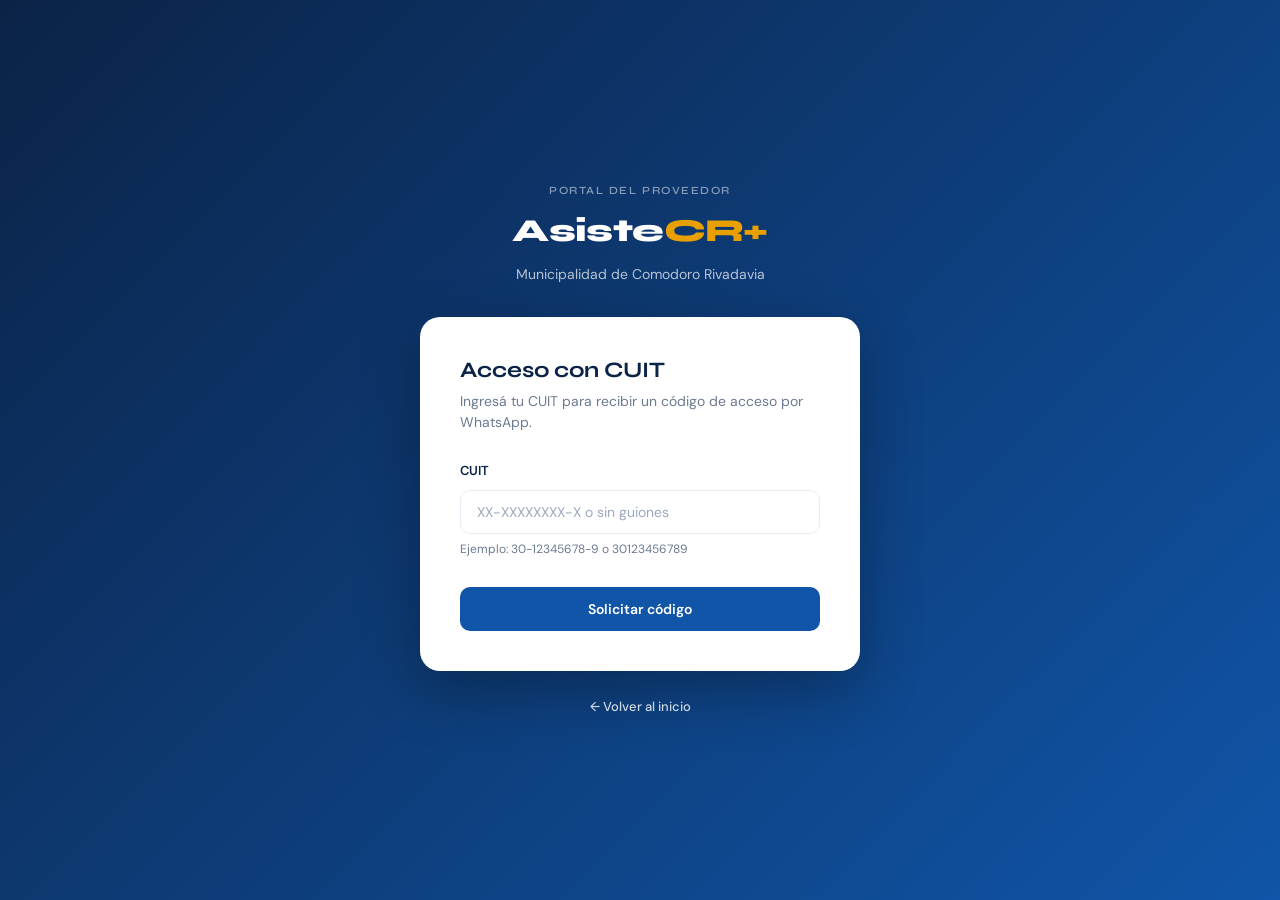
==== login.html @ 7dbd36a9 "agrego implementacion de logueo y envio de whatsapp via twilio" ====
<!DOCTYPE html>
<html lang="es-AR">
<head>
    <meta charset="UTF-8">
    <meta name="viewport" content="width=device-width, initial-scale=1.0">
    <title>Acceso Proveedores - AsisteCR+</title>

    <!-- Google Fonts -->
    <link rel="preconnect" href="https://fonts.googleapis.com">
    <link rel="preconnect" href="https://fonts.gstatic.com" crossorigin>
    <link href="https://fonts.googleapis.com/css2?family=Syne:wght@600;700;800&family=DM+Sans:wght@400;500;600&display=swap" rel="stylesheet">

    <!-- Sistema de diseño compartido -->
    <link rel="stylesheet" href="components.css">

    <style>
        /* ═══════════════════════════════════════════════════════════════
           LOGIN PAGE - LAYOUT CENTRADO
           ═══════════════════════════════════════════════════════════════ */
        body {
            display: flex;
            min-height: 100vh;
            background: linear-gradient(135deg, var(--navy) 0%, var(--blue) 100%);
            align-items: center;
            justify-content: center;
            padding: 20px;
        }

        /* ═══════════════════════════════════════════════════════════════
           CONTAINER PRINCIPAL
           ═══════════════════════════════════════════════════════════════ */
        .login-container {
            width: 100%;
            max-width: 440px;
        }

        /* Logo y branding */
        .login-brand {
            text-align: center;
            margin-bottom: 32px;
        }

        .login-brand .brand-label {
            font-family: 'Syne', sans-serif;
            font-size: 11px;
            font-weight: 600;
            color: rgba(255,255,255,.5);
            text-transform: uppercase;
            letter-spacing: 0.14em;
            margin-bottom: 6px;
        }

        .login-brand .brand-name {
            font-family: 'Syne', sans-serif;
            font-size: 32px;
            font-weight: 800;
            color: var(--white);
            letter-spacing: -0.02em;
        }

        .login-brand .brand-name span {
            color: var(--gold);
        }

        .login-brand .brand-subtitle {
            font-size: 14px;
            color: rgba(255,255,255,.7);
            margin-top: 6px;
        }

        /* Card principal */
        .login-card {
            background: var(--white);
            border-radius: var(--radius-xl);
            box-shadow: 0 20px 60px rgba(0,0,0,.3);
            padding: 40px;
        }

        .login-card h2 {
            font-family: 'Syne', sans-serif;
            font-size: 22px;
            font-weight: 700;
            color: var(--navy);
            margin-bottom: 8px;
        }

        .login-card p {
            font-size: 14px;
            color: var(--gray-4);
            margin-bottom: 28px;
            line-height: 1.5;
        }

        /* ═══════════════════════════════════════════════════════════════
           FORMULARIOS
           ═══════════════════════════════════════════════════════════════ */
        .form-group {
            margin-bottom: 20px;
        }

        .form-label {
            display: block;
            font-size: 13px;
            font-weight: 600;
            color: var(--navy);
            margin-bottom: 8px;
        }

        .form-input {
            width: 100%;
            padding: 12px 16px;
            border: 1.5px solid var(--gray-2);
            border-radius: var(--radius);
            font-family: 'DM Sans', sans-serif;
            font-size: 14px;
            color: var(--text);
            transition: all 0.2s;
            background: var(--white);
        }

        .form-input:focus {
            outline: none;
            border-color: var(--sky);
            box-shadow: 0 0 0 3px rgba(34,120,212,.1);
        }

        .form-input::placeholder {
            color: var(--gray-3);
        }

        .form-input.error {
            border-color: var(--red);
        }

        .form-input.error:focus {
            box-shadow: 0 0 0 3px rgba(192,48,42,.1);
        }

        /* Input especial para OTP (mono font) */
        .form-input.otp-input {
            font-family: 'Courier New', monospace;
            font-size: 20px;
            font-weight: 700;
            letter-spacing: 0.3em;
            text-align: center;
            text-transform: uppercase;
        }

        .form-hint {
            font-size: 12px;
            color: var(--gray-4);
            margin-top: 6px;
        }

        /* Botón submit */
        .btn-submit {
            width: 100%;
            padding: 13px 24px;
            background: var(--blue);
            color: var(--white);
            border: none;
            border-radius: var(--radius);
            font-family: 'DM Sans', sans-serif;
            font-size: 14px;
            font-weight: 600;
            cursor: pointer;
            transition: all 0.2s;
            margin-top: 8px;
        }

        .btn-submit:hover:not(:disabled) {
            background: var(--sky);
            transform: translateY(-1px);
            box-shadow: var(--shadow-md);
        }

        .btn-submit:disabled {
            background: var(--gray-3);
            cursor: not-allowed;
            opacity: 0.6;
        }

        .btn-submit .spinner {
            display: inline-block;
            width: 14px;
            height: 14px;
            border: 2px solid rgba(255,255,255,.3);
            border-top-color: #fff;
            border-radius: 50%;
            animation: spin 0.6s linear infinite;
            margin-right: 8px;
            vertical-align: middle;
        }

        @keyframes spin {
            to { transform: rotate(360deg); }
        }

        /* Botón secundario */
        .btn-back {
            width: 100%;
            padding: 10px 20px;
            background: transparent;
            color: var(--gray-4);
            border: 1.5px solid var(--gray-2);
            border-radius: var(--radius);
            font-family: 'DM Sans', sans-serif;
            font-size: 13px;
            font-weight: 500;
            cursor: pointer;
            transition: all 0.2s;
            margin-top: 12px;
        }

        .btn-back:hover {
            border-color: var(--blue);
            color: var(--blue);
        }

        /* ═══════════════════════════════════════════════════════════════
           ALERTAS
           ═══════════════════════════════════════════════════════════════ */
        .alert {
            padding: 12px 16px;
            border-radius: var(--radius);
            font-size: 13px;
            margin-bottom: 20px;
            display: none;
            align-items: flex-start;
            gap: 10px;
        }

        .alert.show {
            display: flex;
        }

        .alert-error {
            background: #FDE8E8;
            border: 1px solid rgba(192,48,42,.25);
            color: var(--red);
        }

        .alert-success {
            background: var(--green-l);
            border: 1px solid rgba(15,122,69,.25);
            color: var(--green);
        }

        .alert-icon {
            font-size: 16px;
            flex-shrink: 0;
            margin-top: 1px;
        }

        .alert-content {
            flex: 1;
        }

        .alert-title {
            font-weight: 600;
            margin-bottom: 2px;
        }

        .alert-text {
            font-size: 12px;
            opacity: 0.9;
        }

        /* ═══════════════════════════════════════════════════════════════
           ESTADOS DE PANTALLA
           ═══════════════════════════════════════════════════════════════ */
        .screen {
            display: none;
        }

        .screen.active {
            display: block;
        }

        /* Success state */
        .success-icon {
            width: 64px;
            height: 64px;
            background: var(--green-l);
            border-radius: 50%;
            display: flex;
            align-items: center;
            justify-content: center;
            font-size: 32px;
            margin: 0 auto 20px;
            color: var(--green);
        }

        /* Footer */
        .login-footer {
            text-align: center;
            margin-top: 24px;
        }

        .login-footer a {
            color: rgba(255,255,255,.8);
            text-decoration: none;
            font-size: 13px;
            font-weight: 500;
            transition: color 0.2s;
        }

        .login-footer a:hover {
            color: var(--white);
        }

        /* Resent code link */
        .resend-link {
            text-align: center;
            margin-top: 16px;
            font-size: 13px;
            color: var(--gray-4);
        }

        .resend-link button {
            background: none;
            border: none;
            color: var(--blue);
            font-weight: 600;
            cursor: pointer;
            text-decoration: underline;
            padding: 0;
            font-size: 13px;
        }

        .resend-link button:hover {
            color: var(--sky);
        }

        .resend-link button:disabled {
            color: var(--gray-3);
            cursor: not-allowed;
            text-decoration: none;
        }

        /* ═══════════════════════════════════════════════════════════════
           RESPONSIVE
           ═══════════════════════════════════════════════════════════════ */
        @media (max-width: 480px) {
            .login-card {
                padding: 28px 24px;
            }

            .login-brand .brand-name {
                font-size: 26px;
            }
        }
    </style>
</head>
<body>
    <div class="login-container">
        <!-- Branding -->
        <div class="login-brand">
            <div class="brand-label">Portal del Proveedor</div>
            <div class="brand-name">Asiste<span>CR+</span></div>
            <div class="brand-subtitle">Municipalidad de Comodoro Rivadavia</div>
        </div>

        <!-- Card principal -->
        <div class="login-card">
            <!-- ═══════════════════════════════════════════════════════════════
                 PANTALLA 1: Solicitar código OTP
                 ═══════════════════════════════════════════════════════════════ -->
            <div id="screen-request" class="screen active">
                <h2>Acceso con CUIT</h2>
                <p>Ingresá tu CUIT para recibir un código de acceso por WhatsApp.</p>

                <!-- Alert de errores -->
                <div id="alert-request" class="alert alert-error">
                    <span class="alert-icon">⚠️</span>
                    <div class="alert-content">
                        <div class="alert-title">Error</div>
                        <div class="alert-text" id="alert-request-text"></div>
                    </div>
                </div>

                <form id="form-request-code" onsubmit="return false;">
                    <div class="form-group">
                        <label class="form-label" for="input-cuit">CUIT</label>
                        <input
                            type="text"
                            id="input-cuit"
                            class="form-input"
                            placeholder="XX-XXXXXXXX-X o sin guiones"
                            maxlength="13"
                            required
                        >
                        <div class="form-hint">Ejemplo: 30-12345678-9 o 30123456789</div>
                    </div>

                    <button type="submit" id="btn-request" class="btn-submit">
                        Solicitar código
                    </button>
                </form>
            </div>

            <!-- ═══════════════════════════════════════════════════════════════
                 PANTALLA 2: Ingresar código OTP
                 ═══════════════════════════════════════════════════════════════ -->
            <div id="screen-verify" class="screen">
                <h2>Verificar código</h2>
                <p>Te enviamos un código de 6 caracteres a tu WhatsApp <strong id="whatsapp-masked"></strong>.</p>

                <!-- Alert de errores -->
                <div id="alert-verify" class="alert alert-error">
                    <span class="alert-icon">⚠️</span>
                    <div class="alert-content">
                        <div class="alert-title">Código inválido</div>
                        <div class="alert-text" id="alert-verify-text"></div>
                    </div>
                </div>

                <!-- Alert de éxito (código enviado) -->
                <div id="alert-sent" class="alert alert-success show">
                    <span class="alert-icon">✓</span>
                    <div class="alert-content">
                        <div class="alert-title">Código enviado</div>
                        <div class="alert-text">Revisá tu WhatsApp. El código es válido por 30 minutos.</div>
                    </div>
                </div>

                <form id="form-verify-code" onsubmit="return false;">
                    <div class="form-group">
                        <label class="form-label" for="input-otp">Código OTP</label>
                        <input
                            type="text"
                            id="input-otp"
                            class="form-input otp-input"
                            placeholder="K7M2N9"
                            maxlength="6"
                            required
                            autocomplete="off"
                        >
                        <div class="form-hint">Ingresá el código que recibiste por WhatsApp</div>
                    </div>

                    <button type="submit" id="btn-verify" class="btn-submit">
                        Verificar e ingresar
                    </button>

                    <button type="button" id="btn-back" class="btn-back">
                        ← Volver atrás
                    </button>
                </form>

                <!-- Reenviar código -->
                <div class="resend-link">
                    ¿No recibiste el código?
                    <button id="btn-resend" disabled>Reenviar</button>
                    <span id="resend-timer"></span>
                </div>
            </div>

            <!-- ═══════════════════════════════════════════════════════════════
                 PANTALLA 3: Éxito (redireccionando)
                 ═══════════════════════════════════════════════════════════════ -->
            <div id="screen-success" class="screen">
                <div class="success-icon">✓</div>
                <h2 style="text-align: center;">¡Bienvenido!</h2>
                <p style="text-align: center;">Acceso exitoso. Redireccionando al portal...</p>
            </div>
        </div>

        <!-- Footer -->
        <div class="login-footer">
            <a href="index.html">← Volver al inicio</a>
        </div>
    </div>

    <!-- ═══════════════════════════════════════════════════════════════
         JAVASCRIPT - Lógica de autenticación
         ═══════════════════════════════════════════════════════════════ -->
    <script>
        // ══════════════════════════════════════════════════════════════
        // CONFIGURACIÓN
        // ══════════════════════════════════════════════════════════════
        const API_URL = 'https://chatbot-ai-o0qw.onrender.com'; // Cambiar en producción

        // Estado global
        let currentCuit = '';
        let resendTimer = null;
        let resendCountdown = 60; // segundos hasta poder reenviar

        // ══════════════════════════════════════════════════════════════
        // HELPERS
        // ══════════════════════════════════════════════════════════════
        function showScreen(screenId) {
            document.querySelectorAll('.screen').forEach(s => s.classList.remove('active'));
            document.getElementById('screen-' + screenId).classList.add('active');
        }

        function showAlert(alertId, message) {
            const alert = document.getElementById(alertId);
            const textEl = document.getElementById(alertId + '-text');
            if (textEl) textEl.textContent = message;
            alert.classList.add('show');
        }

        function hideAlert(alertId) {
            const alert = document.getElementById(alertId);
            alert.classList.remove('show');
        }

        function setLoading(buttonId, loading) {
            const btn = document.getElementById(buttonId);
            if (loading) {
                btn.disabled = true;
                const originalText = btn.textContent;
                btn.dataset.originalText = originalText;
                btn.innerHTML = '<span class="spinner"></span>' + originalText;
            } else {
                btn.disabled = false;
                btn.textContent = btn.dataset.originalText || btn.textContent.replace(/^.*?\s/, '');
            }
        }

        function normalizeCuit(cuit) {
            return cuit.replace(/[-\s]/g, '').trim();
        }

        // ══════════════════════════════════════════════════════════════
        // TIMER DE REENVÍO
        // ══════════════════════════════════════════════════════════════
        function startResendTimer() {
            resendCountdown = 60;
            const btnResend = document.getElementById('btn-resend');
            const timerEl = document.getElementById('resend-timer');

            btnResend.disabled = true;

            resendTimer = setInterval(() => {
                resendCountdown--;
                timerEl.textContent = `(${resendCountdown}s)`;

                if (resendCountdown <= 0) {
                    clearInterval(resendTimer);
                    btnResend.disabled = false;
                    timerEl.textContent = '';
                }
            }, 1000);
        }

        // ══════════════════════════════════════════════════════════════
        // PANTALLA 1: Solicitar código
        // ══════════════════════════════════════════════════════════════
        document.getElementById('form-request-code').addEventListener('submit', async (e) => {
            e.preventDefault();

            const cuitInput = document.getElementById('input-cuit');
            const cuit = cuitInput.value.trim();

            // Validación básica
            if (!cuit) {
                showAlert('alert-request', 'Por favor ingresá tu CUIT.');
                cuitInput.classList.add('error');
                return;
            }

            const cuitNormalized = normalizeCuit(cuit);
            if (cuitNormalized.length !== 11) {
                showAlert('alert-request', 'El CUIT debe tener 11 dígitos.');
                cuitInput.classList.add('error');
                return;
            }

            // Limpiar errores previos
            hideAlert('alert-request');
            cuitInput.classList.remove('error');

            // Guardar CUIT en estado global
            currentCuit = cuit;

            // Llamar al backend
            setLoading('btn-request', true);

            try {
                const response = await fetch(`${API_URL}/auth/request-code`, {
                    method: 'POST',
                    headers: {
                        'Content-Type': 'application/json'
                    },
                    body: JSON.stringify({ cuit })
                });

                const data = await response.json();

                if (!response.ok) {
                    throw new Error(data.detail || 'Error al solicitar código');
                }

                // Éxito: mostrar pantalla de verificación
                document.getElementById('whatsapp-masked').textContent = data.whatsapp || '****';
                showScreen('verify');
                startResendTimer();

            } catch (error) {
                console.error('Error requesting OTP:', error);
                showAlert('alert-request', error.message || 'Error al conectar con el servidor. Intente nuevamente.');
            } finally {
                setLoading('btn-request', false);
            }
        });

        // ══════════════════════════════════════════════════════════════
        // PANTALLA 2: Verificar código
        // ══════════════════════════════════════════════════════════════
        document.getElementById('form-verify-code').addEventListener('submit', async (e) => {
            e.preventDefault();

            const otpInput = document.getElementById('input-otp');
            const otp = otpInput.value.trim().toUpperCase();

            // Validación básica
            if (!otp || otp.length !== 6) {
                showAlert('alert-verify', 'El código debe tener 6 caracteres.');
                otpInput.classList.add('error');
                return;
            }

            // Limpiar errores previos
            hideAlert('alert-verify');
            otpInput.classList.remove('error');

            // Llamar al backend
            setLoading('btn-verify', true);

            try {
                const response = await fetch(`${API_URL}/auth/verify`, {
                    method: 'POST',
                    headers: {
                        'Content-Type': 'application/json'
                    },
                    body: JSON.stringify({
                        cuit: currentCuit,
                        code: otp
                    })
                });

                const data = await response.json();

                if (!response.ok) {
                    throw new Error(data.detail || 'Código inválido');
                }

                // Éxito: guardar JWT y datos del proveedor
                sessionStorage.setItem('jwt_token', data.token);
                sessionStorage.setItem('proveedor_data', JSON.stringify(data.proveedor));

                // Mostrar pantalla de éxito
                showScreen('success');

                // Redirigir al portal después de 1.5 segundos
                setTimeout(() => {
                    window.location.href = 'portal.html';
                }, 1500);

            } catch (error) {
                console.error('Error verifying OTP:', error);
                showAlert('alert-verify', error.message || 'Código inválido o expirado. Intentá nuevamente.');
                otpInput.classList.add('error');
                otpInput.value = '';
                otpInput.focus();
            } finally {
                setLoading('btn-verify', false);
            }
        });

        // ══════════════════════════════════════════════════════════════
        // BOTÓN VOLVER ATRÁS
        // ══════════════════════════════════════════════════════════════
        document.getElementById('btn-back').addEventListener('click', () => {
            // Limpiar formularios y alertas
            document.getElementById('input-otp').value = '';
            hideAlert('alert-verify');
            hideAlert('alert-sent');

            // Detener timer de reenvío
            if (resendTimer) {
                clearInterval(resendTimer);
            }

            // Volver a pantalla 1
            showScreen('request');
        });

        // ══════════════════════════════════════════════════════════════
        // REENVIAR CÓDIGO
        // ══════════════════════════════════════════════════════════════
        document.getElementById('btn-resend').addEventListener('click', async () => {
            const btnResend = document.getElementById('btn-resend');
            btnResend.disabled = true;

            try {
                const response = await fetch(`${API_URL}/auth/request-code`, {
                    method: 'POST',
                    headers: {
                        'Content-Type': 'application/json'
                    },
                    body: JSON.stringify({ cuit: currentCuit })
                });

                const data = await response.json();

                if (!response.ok) {
                    throw new Error(data.detail || 'Error al reenviar código');
                }

                // Mostrar alerta de éxito
                hideAlert('alert-verify');
                showAlert('alert-sent', 'Código reenviado exitosamente.');

                // Reiniciar timer
                startResendTimer();

            } catch (error) {
                console.error('Error resending OTP:', error);
                showAlert('alert-verify', 'Error al reenviar código. Intente nuevamente.');
                btnResend.disabled = false;
            }
        });

        // ══════════════════════════════════════════════════════════════
        // FORMATEO AUTOMÁTICO DE CUIT (opcional)
        // ══════════════════════════════════════════════════════════════
        document.getElementById('input-cuit').addEventListener('input', (e) => {
            // Remover clases de error al escribir
            e.target.classList.remove('error');
            hideAlert('alert-request');
        });

        document.getElementById('input-otp').addEventListener('input', (e) => {
            // Convertir a mayúsculas automáticamente
            e.target.value = e.target.value.toUpperCase();

            // Remover clases de error al escribir
            e.target.classList.remove('error');
            hideAlert('alert-verify');
        });

        // ══════════════════════════════════════════════════════════════
        // INIT: Verificar si ya hay sesión activa
        // ══════════════════════════════════════════════════════════════
        window.addEventListener('DOMContentLoaded', () => {
            const token = sessionStorage.getItem('jwt_token');

            if (token) {
                // Ya hay sesión activa, redirigir al portal
                window.location.href = 'portal.html';
            }
        });
    </script>
</body>
</html>
---- components.css ----
/**
 * components.css
 * Sistema de diseño compartido para AsisteCR+ Portal del Proveedor
 * Tokens de color, tipografía y componentes base reutilizables
 */

/* ═══════════════════════════════════════════════════════════════
   TOKENS DE DISEÑO
   ═══════════════════════════════════════════════════════════════ */
:root {
  /* Colores primarios */
  --navy:   #0B2347;  /* Sidebar, hero, headings */
  --blue:   #1055A8;  /* Botón primario, links */
  --sky:    #2278D4;  /* Acento activo, nav, bordes */
  --gold:   #E8A000;  /* Alertas, brand accent */

  /* Colores semánticos */
  --green:  #0F7A45;  /* Activo, adjudicado, success */
  --red:    #C0302A;  /* Error, no adjudicada */

  /* Colores light (fondos) */
  --sky-l:  #EDF4FF;  /* Fondo chips y badges open */
  --gold-l: #FFF8E6;  /* Fondo alertas gold */
  --green-l:#E6F5EE;  /* Fondo badges activos */

  /* Escala de grises */
  --gray-1: #F4F7FC;  /* Fondo page */
  --gray-2: #E8EDF5;  /* Bordes, separadores */
  --gray-3: #9CA8BD;  /* Texto disabled, placeholders */
  --gray-4: #6B7A90;  /* Texto secundario */

  /* Neutros */
  --white:  #FFFFFF;
  --text:   #2A3342;  /* Texto principal */

  /* Sombras */
  --shadow-sm: 0 1px 3px rgba(11,35,71,.08);
  --shadow-md: 0 4px 12px rgba(11,35,71,.12);
  --shadow-lg: 0 8px 24px rgba(11,35,71,.16);

  /* Radios de borde */
  --radius: 10px;
  --radius-sm: 6px;
  --radius-lg: 14px;
  --radius-xl: 20px;
}

/* ═══════════════════════════════════════════════════════════════
   RESET & BASE
   ═══════════════════════════════════════════════════════════════ */
*, *::before, *::after {
  box-sizing: border-box;
  margin: 0;
  padding: 0;
}

html {
  scroll-behavior: smooth;
}

body {
  font-family: 'DM Sans', -apple-system, BlinkMacSystemFont, 'Segoe UI', sans-serif;
  background: var(--gray-1);
  color: var(--text);
  font-size: 14px;
  line-height: 1.6;
  -webkit-font-smoothing: antialiased;
  -moz-osx-font-smoothing: grayscale;
}

/* Tipografía de headings - Syne */
h1, h2, h3, h4, h5, h6 {
  font-family: 'Syne', sans-serif;
  line-height: 1.2;
  color: var(--navy);
}

/* ═══════════════════════════════════════════════════════════════
   BADGES (estados de licitaciones, proveedores, etc.)
   ═══════════════════════════════════════════════════════════════ */
.badge {
  display: inline-flex;
  align-items: center;
  gap: 5px;
  padding: 4px 10px;
  border-radius: 20px;
  font-size: 11px;
  font-weight: 600;
  text-transform: uppercase;
  letter-spacing: 0.04em;
}

.badge::before {
  content: '';
  width: 6px;
  height: 6px;
  border-radius: 50%;
}

.badge-active {
  background: var(--green-l);
  color: var(--green);
}

.badge-active::before {
  background: var(--green);
}

.badge-pending {
  background: var(--gold-l);
  color: #B07A00;
}

.badge-pending::before {
  background: var(--gold);
}

.badge-inactive {
  background: var(--gray-2);
  color: var(--gray-4);
}

.badge-inactive::before {
  background: var(--gray-3);
}

.badge-open {
  background: var(--sky-l);
  color: var(--blue);
}

.badge-open::before {
  background: var(--sky);
}

.badge-closed {
  background: #FDE8E8;
  color: var(--red);
}

.badge-closed::before {
  background: var(--red);
}

/* ═══════════════════════════════════════════════════════════════
   CARDS (contenedores de contenido)
   ═══════════════════════════════════════════════════════════════ */
.card {
  background: var(--white);
  border: 1px solid var(--gray-2);
  border-radius: var(--radius-lg);
  box-shadow: var(--shadow-sm);
  overflow: hidden;
}

.card-header {
  padding: 20px 24px 16px;
  border-bottom: 1px solid var(--gray-2);
  display: flex;
  align-items: center;
  justify-content: space-between;
}

.card-header h3 {
  font-size: 14px;
  font-weight: 700;
  color: var(--navy);
  display: flex;
  align-items: center;
  gap: 8px;
}

.card-header h3 .icon {
  color: var(--sky);
  font-size: 16px;
}

.card-body {
  padding: 20px 24px;
}

/* Stat cards con acento de color superior */
.stat-card {
  background: var(--white);
  border: 1px solid var(--gray-2);
  border-radius: var(--radius-lg);
  padding: 18px 20px;
  box-shadow: var(--shadow-sm);
  position: relative;
  overflow: hidden;
  transition: transform 0.2s, box-shadow 0.2s;
}

.stat-card:hover {
  transform: translateY(-2px);
  box-shadow: var(--shadow-md);
}

.stat-card::before {
  content: '';
  position: absolute;
  top: 0;
  left: 0;
  right: 0;
  height: 3px;
}

.stat-card.c-blue::before {
  background: var(--blue);
}

.stat-card.c-green::before {
  background: var(--green);
}

.stat-card.c-gold::before {
  background: var(--gold);
}

.stat-card.c-sky::before {
  background: var(--sky);
}

.stat-icon {
  font-size: 20px;
  margin-bottom: 10px;
  opacity: 0.7;
}

.stat-val {
  font-family: 'Syne', sans-serif;
  font-size: 26px;
  font-weight: 800;
  color: var(--navy);
  letter-spacing: -0.02em;
}

.stat-label {
  font-size: 12px;
  color: var(--gray-4);
  margin-top: 2px;
}

/* ═══════════════════════════════════════════════════════════════
   ALERT BANNERS (alertas contextuales)
   ═══════════════════════════════════════════════════════════════ */
.alert-banner {
  border-radius: var(--radius);
  padding: 14px 18px;
  display: flex;
  align-items: flex-start;
  gap: 12px;
  margin-bottom: 20px;
}

.alert-gold {
  background: var(--gold-l);
  border: 1px solid rgba(232,160,0,.3);
}

.alert-green {
  background: var(--green-l);
  border: 1px solid rgba(15,122,69,.25);
}

.alert-blue {
  background: var(--sky-l);
  border: 1px solid rgba(34,120,212,.25);
}

.alert-icon {
  font-size: 18px;
  flex-shrink: 0;
  margin-top: 1px;
}

.alert-text .alert-title {
  font-size: 13px;
  font-weight: 600;
  color: var(--navy);
}

.alert-text .alert-sub {
  font-size: 12px;
  color: var(--gray-4);
  margin-top: 2px;
}

.alert-action {
  margin-left: auto;
  flex-shrink: 0;
}

/* ═══════════════════════════════════════════════════════════════
   BOTONES
   ═══════════════════════════════════════════════════════════════ */
.btn {
  padding: 9px 20px;
  border-radius: 8px;
  font-family: 'DM Sans', sans-serif;
  font-size: 13px;
  font-weight: 600;
  cursor: pointer;
  transition: all 0.2s;
  border: none;
  display: inline-flex;
  align-items: center;
  gap: 6px;
  text-decoration: none;
}

.btn-primary {
  background: var(--blue);
  color: #fff;
}

.btn-primary:hover {
  background: var(--sky);
  transform: translateY(-1px);
  box-shadow: var(--shadow-md);
}

.btn-ghost {
  background: transparent;
  border: 1.5px solid var(--gray-2);
  color: var(--gray-4);
}

.btn-ghost:hover {
  border-color: var(--blue);
  color: var(--blue);
}

/* Botones del hero (landing) */
.btn-hero-primary {
  background: var(--gold);
  color: var(--navy);
  padding: 12px 28px;
  border-radius: 10px;
  border: none;
  font-family: 'Syne', sans-serif;
  font-size: 14px;
  font-weight: 700;
  cursor: pointer;
  transition: all 0.2s;
  display: inline-flex;
  align-items: center;
  gap: 8px;
}

.btn-hero-primary:hover {
  background: #F5B420;
  transform: translateY(-2px);
  box-shadow: 0 8px 24px rgba(232,160,0,.3);
}

.btn-hero-ghost {
  background: rgba(255,255,255,.1);
  color: #fff;
  padding: 12px 24px;
  border-radius: 10px;
  border: 1.5px solid rgba(255,255,255,.25);
  font-family: 'DM Sans', sans-serif;
  font-size: 14px;
  font-weight: 500;
  cursor: pointer;
  transition: all 0.2s;
}

.btn-hero-ghost:hover {
  background: rgba(255,255,255,.18);
  border-color: rgba(255,255,255,.5);
}

/* ═══════════════════════════════════════════════════════════════
   DATA TABLE (tablas de licitaciones, ofertas, etc.)
   ═══════════════════════════════════════════════════════════════ */
.data-table {
  width: 100%;
  border-collapse: collapse;
  font-size: 13px;
}

.data-table th {
  text-align: left;
  padding: 11px 14px;
  font-size: 11px;
  font-weight: 700;
  color: var(--gray-4);
  text-transform: uppercase;
  letter-spacing: 0.06em;
  border-bottom: 1.5px solid var(--gray-2);
}

.data-table td {
  padding: 13px 14px;
  border-bottom: 1px solid var(--gray-2);
  font-size: 13px;
  color: var(--text);
  vertical-align: middle;
}

.data-table tr:last-child td {
  border-bottom: none;
}

.data-table tr:hover td {
  background: var(--sky-l);
}

.data-table td .td-main {
  font-weight: 500;
  color: var(--navy);
}

.data-table td .td-sub {
  font-size: 11px;
  color: var(--gray-4);
  margin-top: 2px;
}

/* ═══════════════════════════════════════════════════════════════
   CHIPS (quick actions del chat, filtros)
   ═══════════════════════════════════════════════════════════════ */
.chip {
  background: var(--sky-l);
  border: 1px solid rgba(34,120,212,.25);
  color: var(--blue);
  border-radius: 20px;
  padding: 5px 12px;
  font-size: 12px;
  font-weight: 500;
  cursor: pointer;
  transition: all 0.15s;
  display: inline-block;
}

.chip:hover {
  background: var(--blue);
  color: #fff;
  transform: translateY(-1px);
}

/* ═══════════════════════════════════════════════════════════════
   SIDEBAR (navegación principal del portal)
   ═══════════════════════════════════════════════════════════════ */
.sidebar {
  background: var(--navy);
  display: flex;
  flex-direction: column;
  border-right: 1px solid rgba(255,255,255,.06);
  height: 100vh;
  position: sticky;
  top: 0;
}

.sidebar-brand {
  padding: 28px 24px 20px;
  border-bottom: 1px solid rgba(255,255,255,.08);
}

.sidebar-brand .brand-label {
  font-family: 'Syne', sans-serif;
  font-size: 10px;
  font-weight: 600;
  color: rgba(255,255,255,.35);
  text-transform: uppercase;
  letter-spacing: 0.14em;
  margin-bottom: 4px;
}

.sidebar-brand .brand-name {
  font-family: 'Syne', sans-serif;
  font-size: 22px;
  font-weight: 800;
  color: #fff;
  letter-spacing: -0.02em;
}

.sidebar-brand .brand-name span {
  color: var(--gold);
}

/* Usuario del sidebar */
.sidebar-user {
  padding: 16px 24px;
  border-bottom: 1px solid rgba(255,255,255,.08);
  display: flex;
  align-items: center;
  gap: 12px;
}

.user-avatar {
  width: 38px;
  height: 38px;
  border-radius: 50%;
  background: linear-gradient(135deg, var(--sky), var(--blue));
  display: flex;
  align-items: center;
  justify-content: center;
  font-family: 'Syne', sans-serif;
  font-weight: 700;
  font-size: 14px;
  color: #fff;
  flex-shrink: 0;
}

.user-info .user-name {
  font-size: 13px;
  font-weight: 600;
  color: #fff;
}

.user-info .user-cuit {
  font-size: 11px;
  color: var(--gray-3);
}

/* Navegación del sidebar */
.sidebar-nav {
  flex: 1;
  padding: 12px 0;
  overflow-y: auto;
}

.nav-item {
  display: flex;
  align-items: center;
  gap: 12px;
  padding: 11px 12px 11px 24px;
  color: rgba(255,255,255,.6);
  font-size: 13px;
  font-weight: 500;
  cursor: pointer;
  transition: all 0.2s;
  text-decoration: none;
  border-left: 3px solid transparent;
}

.nav-item:hover {
  background: rgba(255,255,255,.07);
  color: #fff;
}

.nav-item.active {
  background: rgba(34,120,212,.25);
  color: #fff;
  font-weight: 600;
  border-left: 3px solid var(--sky);
  padding-left: 21px;
}

.nav-item .nav-icon {
  font-size: 16px;
  width: 20px;
  text-align: center;
}

.nav-item .nav-badge {
  margin-left: auto;
  background: var(--gold);
  color: var(--navy);
  font-size: 10px;
  font-weight: 700;
  padding: 1px 6px;
  border-radius: 10px;
}

.nav-item .nav-badge.new {
  background: var(--green);
  color: #fff;
}

/* ═══════════════════════════════════════════════════════════════
   UTILIDADES (helpers, grids, espaciado)
   ═══════════════════════════════════════════════════════════════ */

/* Grids */
.grid-2 {
  display: grid;
  grid-template-columns: 1fr 1fr;
  gap: 20px;
}

.grid-3 {
  display: grid;
  grid-template-columns: 1fr 1fr 1fr;
  gap: 20px;
}

.grid-4 {
  display: grid;
  grid-template-columns: repeat(4, 1fr);
  gap: 20px;
}

/* Flex helpers */
.flex-between {
  display: flex;
  align-items: center;
  justify-content: space-between;
}

/* Gaps */
.gap-8 { gap: 8px; }
.gap-12 { gap: 12px; }
.gap-16 { gap: 16px; }
.gap-20 { gap: 20px; }

/* Separadores */
.divider {
  border: none;
  border-top: 1px solid var(--gray-2);
  margin: 20px 0;
}

/* Texto */
.text-small {
  font-size: 12px;
  color: var(--gray-4);
}

.text-mono {
  font-family: monospace;
  font-size: 12px;
}

/* Progress bar */
.progress-track {
  background: var(--gray-2);
  border-radius: 4px;
  height: 6px;
  margin: 6px 0;
  overflow: hidden;
}

.progress-bar {
  height: 100%;
  border-radius: 4px;
  background: var(--blue);
  transition: width 0.3s ease;
}

/* ═══════════════════════════════════════════════════════════════
   RESPONSIVE
   ═══════════════════════════════════════════════════════════════ */
@media (max-width: 768px) {
  .grid-2,
  .grid-3,
  .grid-4 {
    grid-template-columns: 1fr;
  }

  .sidebar {
    position: fixed;
    z-index: 100;
    transform: translateX(-100%);
    transition: transform 0.3s;
  }

  .sidebar.open {
    transform: translateX(0);
  }
}
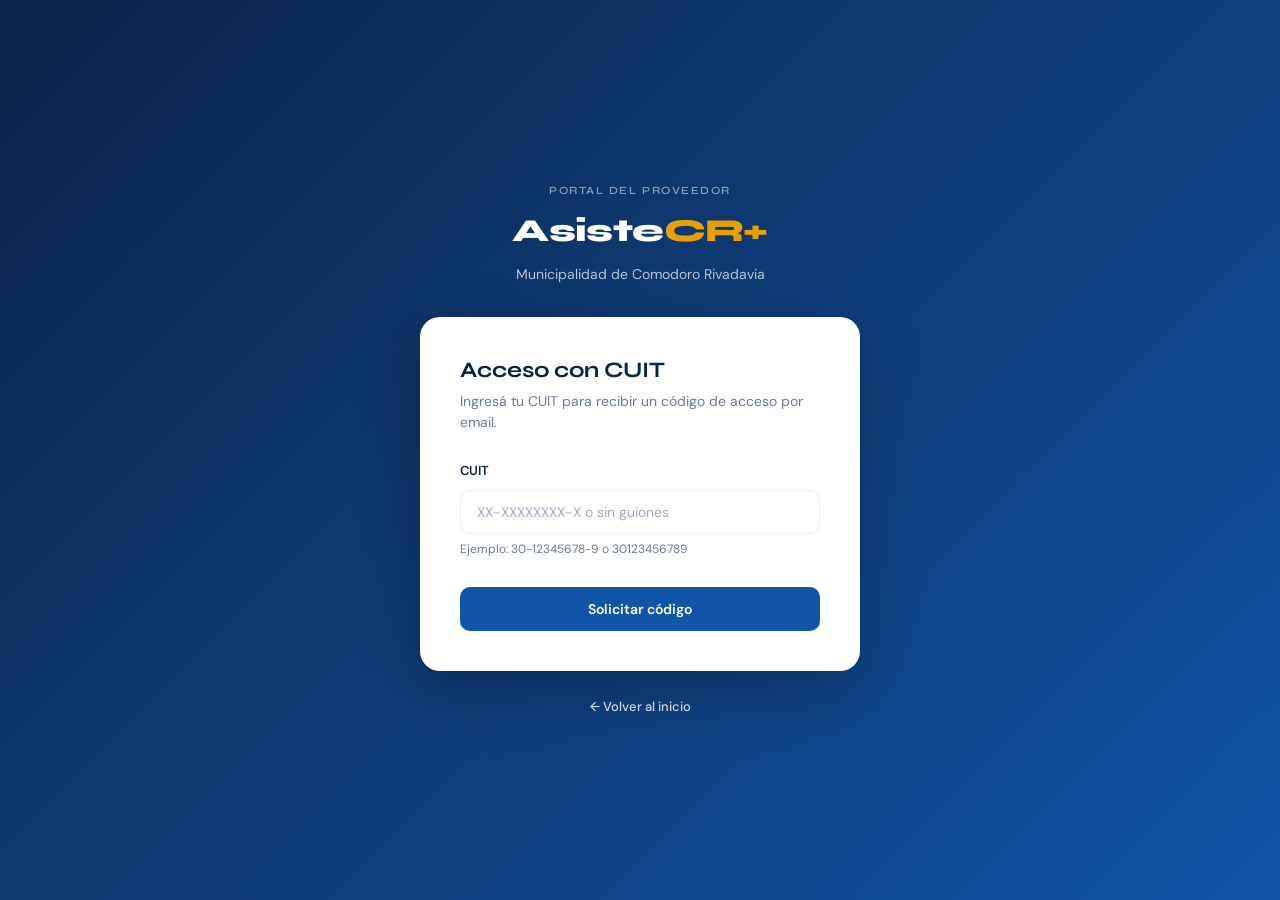
==== commit 1105b1ca: "implemento envio de alertas por mail" ====
--- a/login.html
+++ b/login.html
@@ -12,6 +12,9 @@
 
     <!-- Sistema de diseño compartido -->
     <link rel="stylesheet" href="components.css">
+
+    <!-- Configuración de API según entorno -->
+    <script src="config.js"></script>
 
     <style>
         /* ═══════════════════════════════════════════════════════════════
@@ -339,6 +342,80 @@
         }
 
         /* ═══════════════════════════════════════════════════════════════
+           ANIMACIÓN SHAKE PARA ERRORES
+           ═══════════════════════════════════════════════════════════════ */
+        @keyframes shake {
+            0%, 100% { transform: translateX(0); }
+            10%, 30%, 50%, 70%, 90% { transform: translateX(-6px); }
+            20%, 40%, 60%, 80% { transform: translateX(6px); }
+        }
+
+        .shake {
+            animation: shake 0.4s ease;
+        }
+
+        /* ═══════════════════════════════════════════════════════════════
+           OTP INPUTS - 6 inputs individuales con auto-avance
+           ═══════════════════════════════════════════════════════════════ */
+        .otp-grid {
+            display: grid;
+            grid-template-columns: repeat(6, 1fr);
+            gap: 8px;
+            margin-bottom: 20px;
+        }
+
+        .otp-digit {
+            width: 100%;
+            aspect-ratio: 1;
+            padding: 0;
+            border: 2px solid var(--gray-2);
+            border-radius: var(--radius);
+            font-family: 'Syne', sans-serif;
+            font-size: 24px;
+            font-weight: 700;
+            text-align: center;
+            color: var(--navy);
+            text-transform: uppercase;
+            transition: all 0.2s;
+            background: var(--white);
+        }
+
+        .otp-digit:focus {
+            outline: none;
+            border-color: var(--sky);
+            box-shadow: 0 0 0 3px rgba(34,120,212,.1);
+        }
+
+        .otp-digit.filled {
+            border-color: var(--green);
+            background: var(--green-l);
+        }
+
+        .otp-digit.error {
+            border-color: var(--red);
+            background: #FDEAEC;
+        }
+
+        /* Timer de expiración OTP */
+        .expiration-timer {
+            text-align: center;
+            font-size: 13px;
+            color: var(--gray-4);
+            margin-bottom: 16px;
+            font-weight: 500;
+        }
+
+        .expiration-timer.warning {
+            color: var(--gold);
+            font-weight: 600;
+        }
+
+        .expiration-timer.expired {
+            color: var(--red);
+            font-weight: 600;
+        }
+
+        /* ═══════════════════════════════════════════════════════════════
            RESPONSIVE
            ═══════════════════════════════════════════════════════════════ */
         @media (max-width: 480px) {
@@ -348,6 +425,10 @@
 
             .login-brand .brand-name {
                 font-size: 26px;
+            }
+
+            .otp-digit {
+                font-size: 20px;
             }
         }
     </style>
@@ -368,7 +449,7 @@
                  ═══════════════════════════════════════════════════════════════ -->
             <div id="screen-request" class="screen active">
                 <h2>Acceso con CUIT</h2>
-                <p>Ingresá tu CUIT para recibir un código de acceso por WhatsApp.</p>
+                <p>Ingresá tu CUIT para recibir un código de acceso por email.</p>
 
                 <!-- Alert de errores -->
                 <div id="alert-request" class="alert alert-error">
@@ -404,7 +485,7 @@
                  ═══════════════════════════════════════════════════════════════ -->
             <div id="screen-verify" class="screen">
                 <h2>Verificar código</h2>
-                <p>Te enviamos un código de 6 caracteres a tu WhatsApp <strong id="whatsapp-masked"></strong>.</p>
+                <p>Te enviamos un código de 6 caracteres a tu email <strong id="email-masked"></strong>.</p>
 
                 <!-- Alert de errores -->
                 <div id="alert-verify" class="alert alert-error">
@@ -420,26 +501,28 @@
                     <span class="alert-icon">✓</span>
                     <div class="alert-content">
                         <div class="alert-title">Código enviado</div>
-                        <div class="alert-text">Revisá tu WhatsApp. El código es válido por 30 minutos.</div>
+                        <div class="alert-text">Revisá tu email. El código es válido por 30 minutos.</div>
                     </div>
                 </div>
 
                 <form id="form-verify-code" onsubmit="return false;">
                     <div class="form-group">
-                        <label class="form-label" for="input-otp">Código OTP</label>
-                        <input
-                            type="text"
-                            id="input-otp"
-                            class="form-input otp-input"
-                            placeholder="K7M2N9"
-                            maxlength="6"
-                            required
-                            autocomplete="off"
-                        >
-                        <div class="form-hint">Ingresá el código que recibiste por WhatsApp</div>
+                        <label class="form-label">Código OTP</label>
+                        <div class="otp-grid" id="otp-grid">
+                            <input type="text" class="otp-digit" maxlength="1" data-index="0" autocomplete="off">
+                            <input type="text" class="otp-digit" maxlength="1" data-index="1" autocomplete="off">
+                            <input type="text" class="otp-digit" maxlength="1" data-index="2" autocomplete="off">
+                            <input type="text" class="otp-digit" maxlength="1" data-index="3" autocomplete="off">
+                            <input type="text" class="otp-digit" maxlength="1" data-index="4" autocomplete="off">
+                            <input type="text" class="otp-digit" maxlength="1" data-index="5" autocomplete="off">
+                        </div>
+                        <div class="form-hint">Ingresá el código de 6 caracteres que recibiste por email</div>
                     </div>
 
-                    <button type="submit" id="btn-verify" class="btn-submit">
+                    <!-- Timer de expiración -->
+                    <div id="expiration-timer" class="expiration-timer"></div>
+
+                    <button type="submit" id="btn-verify" class="btn-submit" disabled>
                         Verificar e ingresar
                     </button>
 
@@ -479,11 +562,13 @@
         // ══════════════════════════════════════════════════════════════
         // CONFIGURACIÓN
         // ══════════════════════════════════════════════════════════════
-        const API_URL = 'https://chatbot-ai-o0qw.onrender.com'; // Cambiar en producción
+        // API_URL se carga desde config.js
 
         // Estado global
         let currentCuit = '';
         let resendTimer = null;
+        let expirationTimer = null;
+        let otpExpirationTime = null;
         let resendCountdown = 60; // segundos hasta poder reenviar
 
         // ══════════════════════════════════════════════════════════════
@@ -523,6 +608,25 @@
             return cuit.replace(/[-\s]/g, '').trim();
         }
 
+        function formatCuit(value) {
+            // Remover todo excepto números
+            const numbers = value.replace(/\D/g, '');
+
+            // Aplicar formato XX-XXXXXXXX-X
+            if (numbers.length <= 2) {
+                return numbers;
+            } else if (numbers.length <= 10) {
+                return `${numbers.slice(0, 2)}-${numbers.slice(2)}`;
+            } else {
+                return `${numbers.slice(0, 2)}-${numbers.slice(2, 10)}-${numbers.slice(10, 11)}`;
+            }
+        }
+
+        function isValidCuit(cuit) {
+            const numbers = cuit.replace(/\D/g, '');
+            return numbers.length === 11;
+        }
+
         // ══════════════════════════════════════════════════════════════
         // TIMER DE REENVÍO
         // ══════════════════════════════════════════════════════════════
@@ -543,6 +647,171 @@
                     timerEl.textContent = '';
                 }
             }, 1000);
+        }
+
+        // ══════════════════════════════════════════════════════════════
+        // TIMER DE EXPIRACIÓN OTP (30 minutos)
+        // ══════════════════════════════════════════════════════════════
+        function startExpirationTimer() {
+            // Calcular tiempo de expiración (30 minutos desde ahora)
+            otpExpirationTime = Date.now() + (30 * 60 * 1000);
+
+            const timerEl = document.getElementById('expiration-timer');
+
+            function updateTimer() {
+                const now = Date.now();
+                const remaining = otpExpirationTime - now;
+
+                if (remaining <= 0) {
+                    // Código expirado
+                    clearInterval(expirationTimer);
+                    timerEl.innerHTML = '⏰ El código ha expirado';
+                    timerEl.className = 'expiration-timer expired';
+
+                    // Deshabilitar verificación
+                    document.getElementById('btn-verify').disabled = true;
+
+                    // Mostrar alerta
+                    showAlert('alert-verify', 'El código ha expirado. Solicitá uno nuevo.');
+                    return;
+                }
+
+                // Calcular minutos y segundos
+                const minutes = Math.floor(remaining / 60000);
+                const seconds = Math.floor((remaining % 60000) / 1000);
+
+                // Formatear display
+                const display = `Expira en ${minutes}:${seconds.toString().padStart(2, '0')}`;
+                timerEl.textContent = display;
+
+                // Cambiar color si quedan menos de 5 minutos
+                if (minutes < 5) {
+                    timerEl.className = 'expiration-timer warning';
+                } else {
+                    timerEl.className = 'expiration-timer';
+                }
+            }
+
+            // Actualizar inmediatamente y luego cada segundo
+            updateTimer();
+            expirationTimer = setInterval(updateTimer, 1000);
+        }
+
+        // ══════════════════════════════════════════════════════════════
+        // OTP INPUTS - Auto-avance, auto-paste, validación
+        // ══════════════════════════════════════════════════════════════
+        function setupOTPInputs() {
+            const otpInputs = document.querySelectorAll('.otp-digit');
+
+            otpInputs.forEach((input, index) => {
+                // Auto-avance al escribir
+                input.addEventListener('input', (e) => {
+                    const value = e.target.value.toUpperCase();
+                    e.target.value = value;
+
+                    // Remover estado de error
+                    e.target.classList.remove('error');
+
+                    if (value.length === 1) {
+                        input.classList.add('filled');
+
+                        // Avanzar al siguiente input
+                        if (index < otpInputs.length - 1) {
+                            otpInputs[index + 1].focus();
+                        }
+                    } else {
+                        input.classList.remove('filled');
+                    }
+
+                    // Verificar si todos los inputs están llenos
+                    checkOTPComplete();
+                });
+
+                // Backspace: volver al input anterior
+                input.addEventListener('keydown', (e) => {
+                    if (e.key === 'Backspace') {
+                        e.target.value = '';
+                        e.target.classList.remove('filled', 'error');
+
+                        if (index > 0) {
+                            otpInputs[index - 1].focus();
+                        }
+
+                        checkOTPComplete();
+                    }
+                });
+
+                // Auto-paste: detectar pegado de código completo
+                input.addEventListener('paste', (e) => {
+                    e.preventDefault();
+                    const pastedData = e.clipboardData.getData('text').toUpperCase().replace(/\s/g, '');
+
+                    if (pastedData.length >= 6) {
+                        // Distribuir cada carácter en su input
+                        otpInputs.forEach((otpInput, i) => {
+                            otpInput.value = pastedData[i] || '';
+                            if (pastedData[i]) {
+                                otpInput.classList.add('filled');
+                                otpInput.classList.remove('error');
+                            }
+                        });
+
+                        // Focus en el último input
+                        otpInputs[5].focus();
+
+                        // Verificar completitud
+                        checkOTPComplete();
+                    }
+                });
+
+                // Enter: submit si está completo
+                input.addEventListener('keypress', (e) => {
+                    if (e.key === 'Enter') {
+                        const btnVerify = document.getElementById('btn-verify');
+                        if (!btnVerify.disabled) {
+                            document.getElementById('form-verify-code').dispatchEvent(new Event('submit'));
+                        }
+                    }
+                });
+            });
+        }
+
+        function checkOTPComplete() {
+            const code = getOTPCode();
+            const btnVerify = document.getElementById('btn-verify');
+            btnVerify.disabled = code.length !== 6;
+        }
+
+        function getOTPCode() {
+            const otpInputs = document.querySelectorAll('.otp-digit');
+            return Array.from(otpInputs).map(input => input.value).join('');
+        }
+
+        function clearOTPInputs() {
+            const otpInputs = document.querySelectorAll('.otp-digit');
+            otpInputs.forEach(input => {
+                input.value = '';
+                input.classList.remove('filled', 'error');
+            });
+            document.getElementById('btn-verify').disabled = true;
+        }
+
+        function shakeOTPInputs() {
+            const otpInputs = document.querySelectorAll('.otp-digit');
+            const otpGrid = document.getElementById('otp-grid');
+
+            // Agregar clase error y shake a todos los inputs
+            otpInputs.forEach(input => {
+                input.classList.add('error');
+            });
+
+            // Shake al contenedor
+            otpGrid.classList.add('shake');
+
+            // Remover shake después de la animación
+            setTimeout(() => {
+                otpGrid.classList.remove('shake');
+            }, 400);
         }
 
         // ══════════════════════════════════════════════════════════════
@@ -594,9 +863,18 @@
                 }
 
                 // Éxito: mostrar pantalla de verificación
-                document.getElementById('whatsapp-masked').textContent = data.whatsapp || '****';
+                document.getElementById('email-masked').textContent = data.email || '***@***';
                 showScreen('verify');
+
+                // Inicializar inputs OTP
+                setupOTPInputs();
+
+                // Focus en primer input
+                document.querySelector('.otp-digit').focus();
+
+                // Iniciar timers
                 startResendTimer();
+                startExpirationTimer();
 
             } catch (error) {
                 console.error('Error requesting OTP:', error);
@@ -612,19 +890,17 @@
         document.getElementById('form-verify-code').addEventListener('submit', async (e) => {
             e.preventDefault();
 
-            const otpInput = document.getElementById('input-otp');
-            const otp = otpInput.value.trim().toUpperCase();
+            const otp = getOTPCode();
 
             // Validación básica
             if (!otp || otp.length !== 6) {
                 showAlert('alert-verify', 'El código debe tener 6 caracteres.');
-                otpInput.classList.add('error');
+                shakeOTPInputs();
                 return;
             }
 
             // Limpiar errores previos
             hideAlert('alert-verify');
-            otpInput.classList.remove('error');
 
             // Llamar al backend
             setLoading('btn-verify', true);
@@ -662,9 +938,18 @@
             } catch (error) {
                 console.error('Error verifying OTP:', error);
                 showAlert('alert-verify', error.message || 'Código inválido o expirado. Intentá nuevamente.');
-                otpInput.classList.add('error');
-                otpInput.value = '';
-                otpInput.focus();
+
+                // Shake animation
+                shakeOTPInputs();
+
+                // Limpiar inputs
+                clearOTPInputs();
+
+                // Focus en primer input
+                setTimeout(() => {
+                    document.querySelector('.otp-digit').focus();
+                }, 400);
+
             } finally {
                 setLoading('btn-verify', false);
             }
@@ -675,13 +960,16 @@
         // ══════════════════════════════════════════════════════════════
         document.getElementById('btn-back').addEventListener('click', () => {
             // Limpiar formularios y alertas
-            document.getElementById('input-otp').value = '';
+            clearOTPInputs();
             hideAlert('alert-verify');
             hideAlert('alert-sent');
 
-            // Detener timer de reenvío
+            // Detener timers
             if (resendTimer) {
                 clearInterval(resendTimer);
+            }
+            if (expirationTimer) {
+                clearInterval(expirationTimer);
             }
 
             // Volver a pantalla 1
@@ -714,8 +1002,18 @@
                 hideAlert('alert-verify');
                 showAlert('alert-sent', 'Código reenviado exitosamente.');
 
-                // Reiniciar timer
+                // Limpiar inputs OTP
+                clearOTPInputs();
+
+                // Focus en primer input
+                document.querySelector('.otp-digit').focus();
+
+                // Reiniciar timers (reenvío y expiración)
+                if (resendTimer) clearInterval(resendTimer);
+                if (expirationTimer) clearInterval(expirationTimer);
+
                 startResendTimer();
+                startExpirationTimer();
 
             } catch (error) {
                 console.error('Error resending OTP:', error);
@@ -725,23 +1023,17 @@
         });
 
         // ══════════════════════════════════════════════════════════════
-        // FORMATEO AUTOMÁTICO DE CUIT (opcional)
+        // FORMATEO AUTOMÁTICO DE CUIT
         // ══════════════════════════════════════════════════════════════
         document.getElementById('input-cuit').addEventListener('input', (e) => {
+            // Auto-formatear CUIT con guiones
+            e.target.value = formatCuit(e.target.value);
+
             // Remover clases de error al escribir
             e.target.classList.remove('error');
             hideAlert('alert-request');
         });
 
-        document.getElementById('input-otp').addEventListener('input', (e) => {
-            // Convertir a mayúsculas automáticamente
-            e.target.value = e.target.value.toUpperCase();
-
-            // Remover clases de error al escribir
-            e.target.classList.remove('error');
-            hideAlert('alert-verify');
-        });
-
         // ══════════════════════════════════════════════════════════════
         // INIT: Verificar si ya hay sesión activa
         // ══════════════════════════════════════════════════════════════
